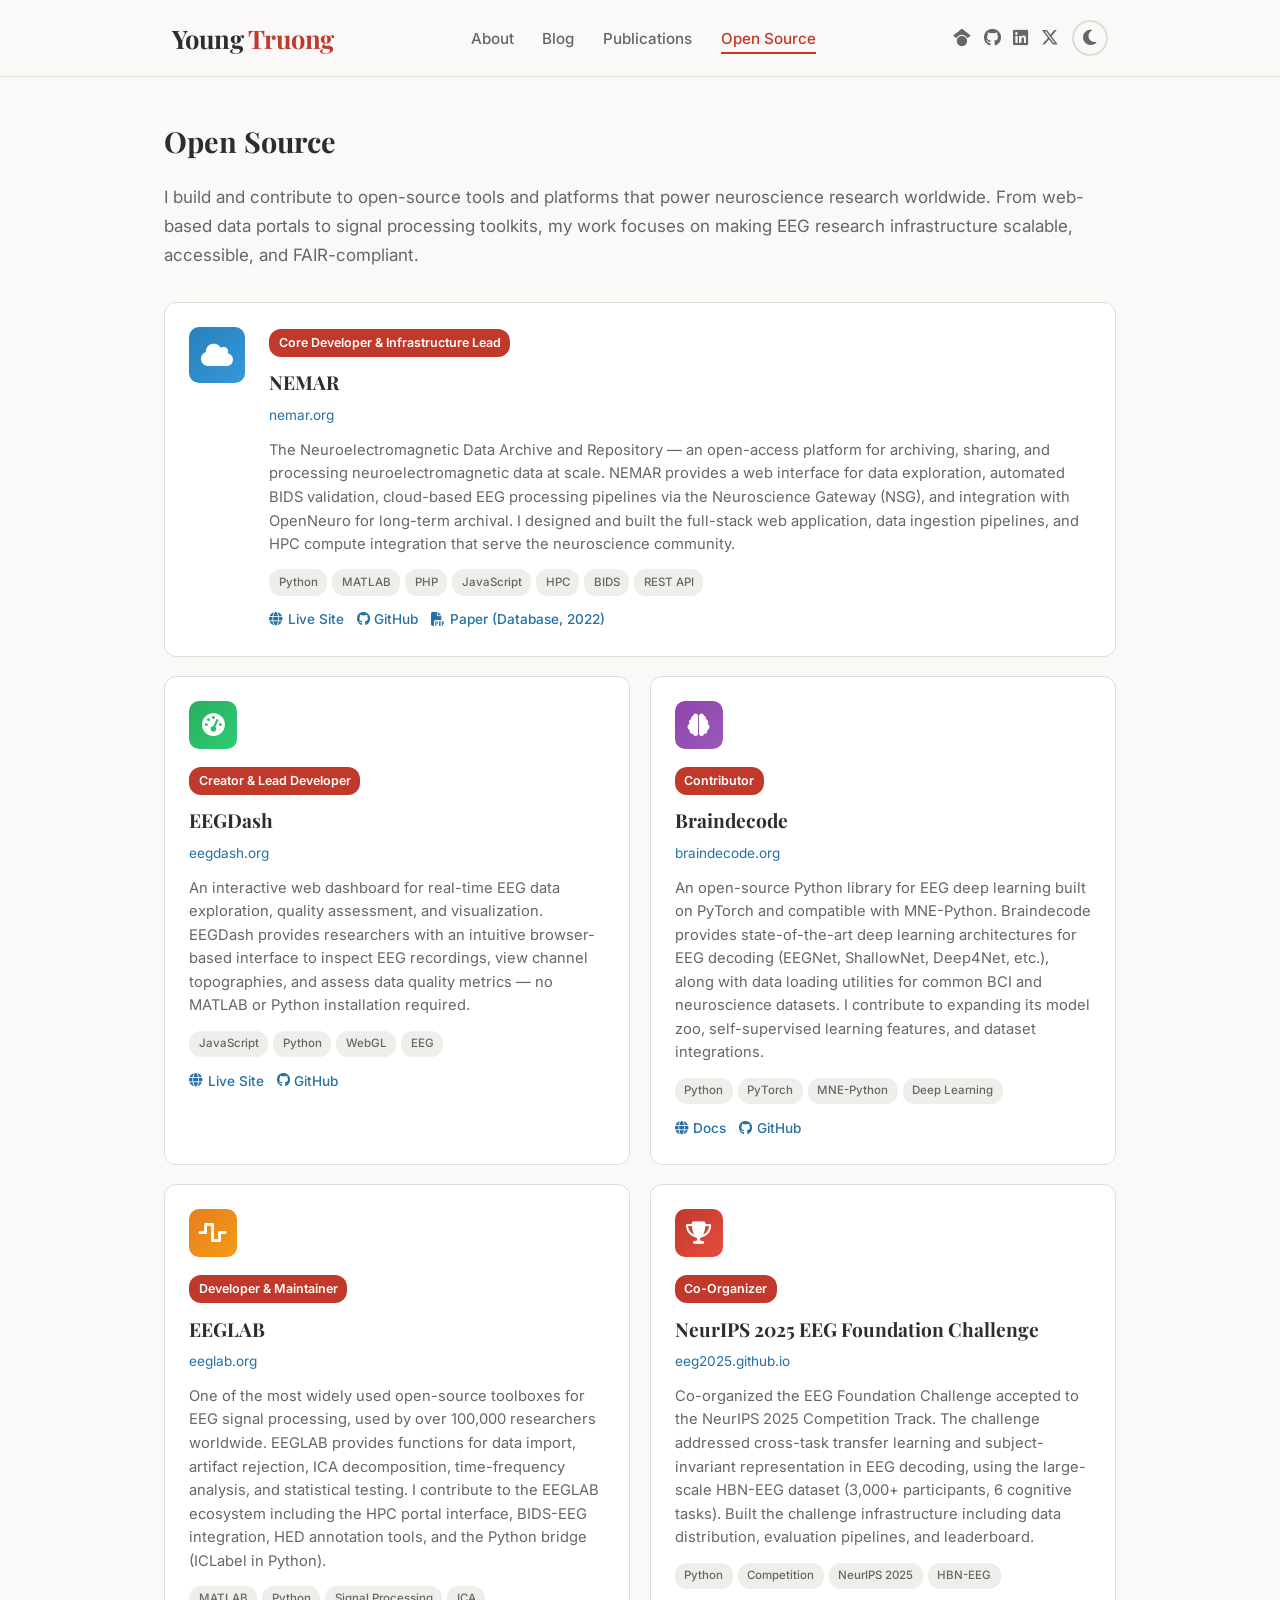
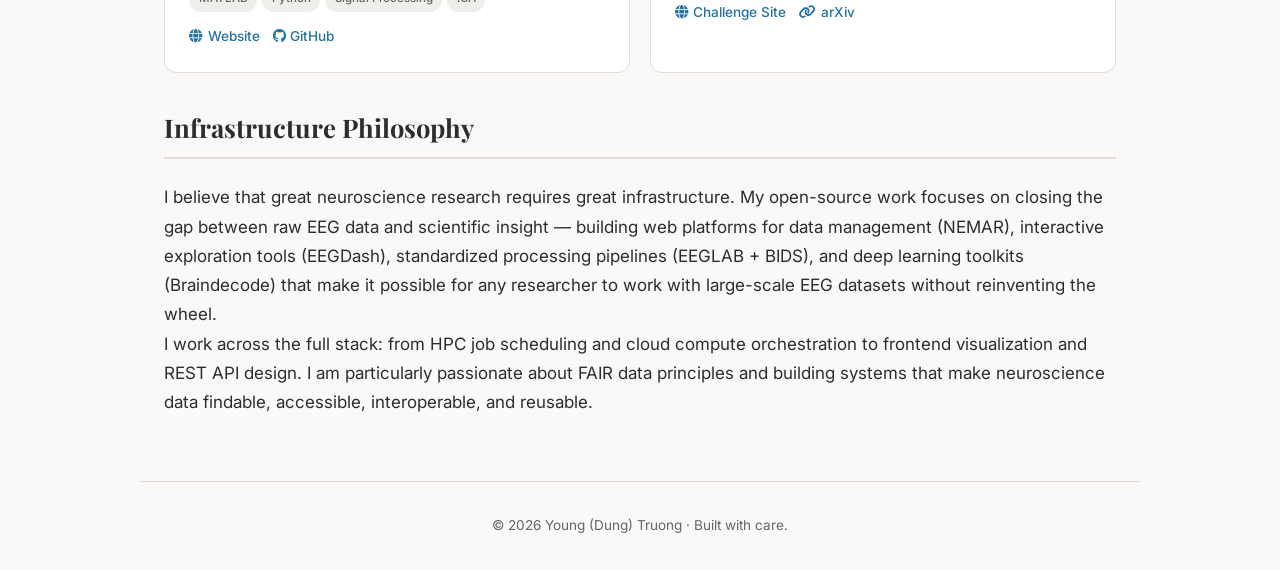
==== opensource.html @ 7819b120 "Initial commit: research portfolio site" ====
<!DOCTYPE html>
<html lang="en">
<head>
  <meta charset="UTF-8">
  <meta name="viewport" content="width=device-width, initial-scale=1.0">
  <title>Open Source | Young (Dung) Truong</title>
  <link rel="preconnect" href="https://fonts.googleapis.com">
  <link href="https://fonts.googleapis.com/css2?family=Inter:wght@400;500;600;700&family=Playfair+Display:wght@600;700&family=Fira+Code:wght@400;500&display=swap" rel="stylesheet">
  <link rel="stylesheet" href="css/style.css">
  <link rel="stylesheet" href="https://cdnjs.cloudflare.com/ajax/libs/font-awesome/6.5.1/css/all.min.css">
</head>
<body>

  <!-- ====== Header ====== -->
  <header class="site-header">
    <div class="header-inner">
      <a href="index.html" class="site-name">Young <span class="accent">Truong</span></a>
      <nav>
        <ul class="nav-links">
          <li><a href="index.html">About</a></li>
          <li><a href="blog.html">Blog</a></li>
          <li><a href="publications.html">Publications</a></li>
          <li><a href="opensource.html" class="active">Open Source</a></li>
        </ul>
      </nav>
      <div class="nav-icons">
        <a href="https://scholar.google.com/citations?user=PssCV58AAAAJ&hl=en" target="_blank" title="Google Scholar"><i class="fa-brands fa-google-scholar"></i></a>
        <a href="https://github.com" target="_blank" title="GitHub"><i class="fa-brands fa-github"></i></a>
        <a href="https://linkedin.com" target="_blank" title="LinkedIn"><i class="fa-brands fa-linkedin"></i></a>
        <a href="https://twitter.com" target="_blank" title="X / Twitter"><i class="fa-brands fa-x-twitter"></i></a>
        <button class="theme-toggle" onclick="toggleTheme()" title="Toggle dark mode">
          <i class="fa-solid fa-moon" id="theme-icon"></i>
        </button>
      </div>
    </div>
  </header>

  <!-- ====== Main ====== -->
  <main class="wide">

    <h1 class="section-title" style="font-size:1.8rem; border-bottom:none; margin-bottom:0.5rem;">Open Source</h1>
    <p style="color:var(--text-muted); margin-bottom:2rem;">
      I build and contribute to open-source tools and platforms that power neuroscience research worldwide.
      From web-based data portals to signal processing toolkits, my work focuses on making EEG research infrastructure
      scalable, accessible, and FAIR-compliant.
    </p>

    <div class="project-grid">

      <!-- ===== NEMAR — Highlight ===== -->
      <div class="project-card highlight">
        <div class="project-icon" style="background: linear-gradient(135deg, #2980b9, #3498db);">
          <i class="fa-solid fa-cloud"></i>
        </div>
        <div class="project-content">
          <span class="project-role">Core Developer &amp; Infrastructure Lead</span>
          <h3><a href="https://nemar.org" target="_blank">NEMAR</a></h3>
          <a href="https://nemar.org" class="project-url" target="_blank">nemar.org</a>
          <p>
            The Neuroelectromagnetic Data Archive and Repository — an open-access platform for archiving, sharing,
            and processing neuroelectromagnetic data at scale. NEMAR provides a web interface for data exploration,
            automated BIDS validation, cloud-based EEG processing pipelines via the Neuroscience Gateway (NSG),
            and integration with OpenNeuro for long-term archival. I designed and built the full-stack web application,
            data ingestion pipelines, and HPC compute integration that serve the neuroscience community.
          </p>
          <div class="project-tech">
            <span class="tag">Python</span>
            <span class="tag">MATLAB</span>
            <span class="tag">PHP</span>
            <span class="tag">JavaScript</span>
            <span class="tag">HPC</span>
            <span class="tag">BIDS</span>
            <span class="tag">REST API</span>
          </div>
          <div class="project-links">
            <a href="https://nemar.org" target="_blank"><i class="fa-solid fa-globe"></i> Live Site</a>
            <a href="#" target="_blank"><i class="fa-brands fa-github"></i> GitHub</a>
            <a href="#" target="_blank"><i class="fa-solid fa-file-pdf"></i> Paper (Database, 2022)</a>
          </div>
        </div>
      </div>

      <!-- ===== EEGDash ===== -->
      <div class="project-card">
        <div class="project-icon" style="background: linear-gradient(135deg, #27ae60, #2ecc71);">
          <i class="fa-solid fa-gauge-high"></i>
        </div>
        <span class="project-role">Creator &amp; Lead Developer</span>
        <h3><a href="https://eegdash.org" target="_blank">EEGDash</a></h3>
        <a href="https://eegdash.org" class="project-url" target="_blank">eegdash.org</a>
        <p>
          An interactive web dashboard for real-time EEG data exploration, quality assessment, and visualization.
          EEGDash provides researchers with an intuitive browser-based interface to inspect EEG recordings,
          view channel topographies, and assess data quality metrics — no MATLAB or Python installation required.
        </p>
        <div class="project-tech">
          <span class="tag">JavaScript</span>
          <span class="tag">Python</span>
          <span class="tag">WebGL</span>
          <span class="tag">EEG</span>
        </div>
        <div class="project-links">
          <a href="https://eegdash.org" target="_blank"><i class="fa-solid fa-globe"></i> Live Site</a>
          <a href="#" target="_blank"><i class="fa-brands fa-github"></i> GitHub</a>
        </div>
      </div>

      <!-- ===== Braindecode ===== -->
      <div class="project-card">
        <div class="project-icon" style="background: linear-gradient(135deg, #8e44ad, #9b59b6);">
          <i class="fa-solid fa-brain"></i>
        </div>
        <span class="project-role">Contributor</span>
        <h3><a href="https://braindecode.org" target="_blank">Braindecode</a></h3>
        <a href="https://braindecode.org" class="project-url" target="_blank">braindecode.org</a>
        <p>
          An open-source Python library for EEG deep learning built on PyTorch and compatible with MNE-Python.
          Braindecode provides state-of-the-art deep learning architectures for EEG decoding (EEGNet, ShallowNet,
          Deep4Net, etc.), along with data loading utilities for common BCI and neuroscience datasets.
          I contribute to expanding its model zoo, self-supervised learning features, and dataset integrations.
        </p>
        <div class="project-tech">
          <span class="tag">Python</span>
          <span class="tag">PyTorch</span>
          <span class="tag">MNE-Python</span>
          <span class="tag">Deep Learning</span>
        </div>
        <div class="project-links">
          <a href="https://braindecode.org" target="_blank"><i class="fa-solid fa-globe"></i> Docs</a>
          <a href="https://github.com/braindecode/braindecode" target="_blank"><i class="fa-brands fa-github"></i> GitHub</a>
        </div>
      </div>

      <!-- ===== EEGLAB ===== -->
      <div class="project-card">
        <div class="project-icon" style="background: linear-gradient(135deg, #e67e22, #f39c12);">
          <i class="fa-solid fa-wave-square"></i>
        </div>
        <span class="project-role">Developer &amp; Maintainer</span>
        <h3><a href="https://eeglab.org" target="_blank">EEGLAB</a></h3>
        <a href="https://eeglab.org" class="project-url" target="_blank">eeglab.org</a>
        <p>
          One of the most widely used open-source toolboxes for EEG signal processing, used by over 100,000 researchers
          worldwide. EEGLAB provides functions for data import, artifact rejection, ICA decomposition, time-frequency analysis,
          and statistical testing. I contribute to the EEGLAB ecosystem including the HPC portal interface, BIDS-EEG integration,
          HED annotation tools, and the Python bridge (ICLabel in Python).
        </p>
        <div class="project-tech">
          <span class="tag">MATLAB</span>
          <span class="tag">Python</span>
          <span class="tag">Signal Processing</span>
          <span class="tag">ICA</span>
        </div>
        <div class="project-links">
          <a href="https://eeglab.org" target="_blank"><i class="fa-solid fa-globe"></i> Website</a>
          <a href="https://github.com/sccn/eeglab" target="_blank"><i class="fa-brands fa-github"></i> GitHub</a>
        </div>
      </div>

      <!-- ===== NeurIPS Challenge ===== -->
      <div class="project-card">
        <div class="project-icon" style="background: linear-gradient(135deg, #c0392b, #e74c3c);">
          <i class="fa-solid fa-trophy"></i>
        </div>
        <span class="project-role">Co-Organizer</span>
        <h3><a href="https://eeg2025.github.io/" target="_blank">NeurIPS 2025 EEG Foundation Challenge</a></h3>
        <a href="https://eeg2025.github.io/" class="project-url" target="_blank">eeg2025.github.io</a>
        <p>
          Co-organized the EEG Foundation Challenge accepted to the NeurIPS 2025 Competition Track.
          The challenge addressed cross-task transfer learning and subject-invariant representation
          in EEG decoding, using the large-scale HBN-EEG dataset (3,000+ participants, 6 cognitive tasks).
          Built the challenge infrastructure including data distribution, evaluation pipelines, and leaderboard.
        </p>
        <div class="project-tech">
          <span class="tag">Python</span>
          <span class="tag">Competition</span>
          <span class="tag">NeurIPS 2025</span>
          <span class="tag">HBN-EEG</span>
        </div>
        <div class="project-links">
          <a href="https://eeg2025.github.io/" target="_blank"><i class="fa-solid fa-globe"></i> Challenge Site</a>
          <a href="https://arxiv.org/abs/2506.19141" target="_blank"><i class="fa-solid fa-link"></i> arXiv</a>
        </div>
      </div>

    </div>

    <!-- Infrastructure Philosophy -->
    <section class="mt-2">
      <h2 class="section-title">Infrastructure Philosophy</h2>
      <p>
        I believe that great neuroscience research requires great infrastructure. My open-source work focuses
        on closing the gap between raw EEG data and scientific insight — building web platforms for data
        management (NEMAR), interactive exploration tools (EEGDash), standardized processing pipelines (EEGLAB + BIDS),
        and deep learning toolkits (Braindecode) that make it possible for any researcher to work with
        large-scale EEG datasets without reinventing the wheel.
      </p>
      <p>
        I work across the full stack: from HPC job scheduling and cloud compute orchestration to frontend
        visualization and REST API design. I am particularly passionate about FAIR data principles and
        building systems that make neuroscience data findable, accessible, interoperable, and reusable.
      </p>
    </section>

  </main>

  <footer class="site-footer">
    <p>&copy; 2026 Young (Dung) Truong &middot; Built with care.</p>
  </footer>

  <script src="js/main.js"></script>
</body>
</html>
---- css/style.css ----
/* ========================================
   Research Portfolio — Base Styles
   Inspired by sebastianraschka.com & mehai.dev
   ======================================== */

/* ---------- Reset & Variables ---------- */
*,
*::before,
*::after {
  margin: 0;
  padding: 0;
  box-sizing: border-box;
}

:root {
  /* palette */
  --bg:        #faf9f7;
  --bg-card:   #ffffff;
  --text:      #2d2d2d;
  --text-muted: #666;
  --accent:    #c0392b;
  --accent-hover: #a93226;
  --link:      #2471a3;
  --link-hover:#1a5276;
  --border:    #e0ddd8;
  --tag-bg:    #f0eeeb;
  --code-bg:   #f5f3f0;

  /* dark mode */
  --dm-bg:        #1a1a2e;
  --dm-bg-card:   #222240;
  --dm-text:      #e0e0e0;
  --dm-text-muted:#999;
  --dm-accent:    #e74c3c;
  --dm-link:      #5dade2;
  --dm-border:    #333355;
  --dm-tag-bg:    #2a2a4a;
  --dm-code-bg:   #252545;

  /* layout */
  --content-width: 740px;
  --page-width:    1000px;

  /* type */
  --font-body:  'Inter', -apple-system, BlinkMacSystemFont, 'Segoe UI', sans-serif;
  --font-heading: 'Playfair Display', Georgia, 'Times New Roman', serif;
  --font-mono: 'Fira Code', 'JetBrains Mono', 'Consolas', monospace;
}

/* ---------- Dark Mode ---------- */
body.dark {
  --bg:        var(--dm-bg);
  --bg-card:   var(--dm-bg-card);
  --text:      var(--dm-text);
  --text-muted:var(--dm-text-muted);
  --accent:    var(--dm-accent);
  --accent-hover: #c0392b;
  --link:      var(--dm-link);
  --link-hover:#85c1e9;
  --border:    var(--dm-border);
  --tag-bg:    var(--dm-tag-bg);
  --code-bg:   var(--dm-code-bg);
}

/* ---------- Base ---------- */
html {
  scroll-behavior: smooth;
}

body {
  font-family: var(--font-body);
  font-size: 17px;
  line-height: 1.72;
  color: var(--text);
  background: var(--bg);
  transition: background 0.3s ease, color 0.3s ease;
  -webkit-font-smoothing: antialiased;
}

a {
  color: var(--link);
  text-decoration: none;
  transition: color 0.2s;
}
a:hover { color: var(--link-hover); }

img { max-width: 100%; height: auto; }

::selection {
  background: var(--accent);
  color: #fff;
}

/* ---------- Header / Nav ---------- */
.site-header {
  position: sticky;
  top: 0;
  z-index: 100;
  background: var(--bg);
  border-bottom: 1px solid var(--border);
  transition: background 0.3s;
}

.header-inner {
  max-width: var(--page-width);
  margin: 0 auto;
  padding: 1rem 2rem;
  display: flex;
  align-items: center;
  justify-content: space-between;
}

.site-name {
  font-family: var(--font-heading);
  font-size: 1.6rem;
  font-weight: 700;
  color: var(--text);
  text-decoration: none;
  letter-spacing: -0.02em;
}
.site-name .accent { color: var(--accent); }

.nav-links {
  display: flex;
  align-items: center;
  gap: 1.8rem;
  list-style: none;
}

.nav-links a {
  color: var(--text-muted);
  font-size: 0.95rem;
  font-weight: 500;
  text-decoration: none;
  padding: 0.3rem 0;
  border-bottom: 2px solid transparent;
  transition: color 0.2s, border-color 0.2s;
}
.nav-links a:hover,
.nav-links a.active {
  color: var(--accent);
  border-bottom-color: var(--accent);
}

.nav-icons {
  display: flex;
  align-items: center;
  gap: 0.8rem;
}
.nav-icons a {
  color: var(--text-muted);
  font-size: 1.1rem;
  transition: color 0.2s;
}
.nav-icons a:hover { color: var(--accent); }

.theme-toggle {
  background: none;
  border: 2px solid var(--border);
  border-radius: 50%;
  width: 36px;
  height: 36px;
  cursor: pointer;
  display: flex;
  align-items: center;
  justify-content: center;
  font-size: 1.1rem;
  color: var(--text-muted);
  transition: border-color 0.2s, color 0.2s;
}
.theme-toggle:hover {
  border-color: var(--accent);
  color: var(--accent);
}

/* ---------- Main Content ---------- */
main {
  max-width: var(--content-width);
  margin: 0 auto;
  padding: 2.5rem 1.5rem 4rem;
}

main.wide {
  max-width: var(--page-width);
}

/* ---------- About / Bio Page ---------- */
.about-hero {
  display: flex;
  gap: 2.5rem;
  align-items: flex-start;
  margin-bottom: 2.5rem;
}

.about-photo {
  width: 180px;
  height: 180px;
  border-radius: 50%;
  object-fit: cover;
  border: 3px solid var(--border);
  flex-shrink: 0;
}

.about-intro h1 {
  font-family: var(--font-heading);
  font-size: 2.2rem;
  font-weight: 700;
  margin-bottom: 0.3rem;
  color: var(--text);
}

.about-intro .subtitle {
  color: var(--text-muted);
  font-size: 1.05rem;
  margin-bottom: 1rem;
}

.about-intro p {
  margin-bottom: 1rem;
}

.about-links {
  display: flex;
  gap: 0.6rem;
  margin-top: 1rem;
  flex-wrap: wrap;
}

.btn {
  display: inline-flex;
  align-items: center;
  gap: 0.4rem;
  padding: 0.5rem 1rem;
  border-radius: 6px;
  font-size: 0.88rem;
  font-weight: 500;
  transition: all 0.2s;
  border: 1.5px solid var(--border);
  color: var(--text);
  background: var(--bg-card);
}
.btn:hover {
  border-color: var(--accent);
  color: var(--accent);
}
.btn-primary {
  background: var(--accent);
  color: #fff;
  border-color: var(--accent);
}
.btn-primary:hover {
  background: var(--accent-hover);
  color: #fff;
}

/* ---------- Section Headings ---------- */
.section-title {
  font-family: var(--font-heading);
  font-size: 1.6rem;
  font-weight: 700;
  margin-bottom: 1.5rem;
  padding-bottom: 0.5rem;
  border-bottom: 2px solid var(--border);
  color: var(--text);
}

/* ---------- News / Updates ---------- */
.news-list {
  list-style: none;
  margin-bottom: 2rem;
}

.news-list li {
  padding: 0.6rem 0;
  border-bottom: 1px solid var(--border);
  font-size: 0.95rem;
}

.news-date {
  color: var(--text-muted);
  font-size: 0.85rem;
  font-weight: 500;
  min-width: 100px;
  display: inline-block;
}

/* ---------- Blog List ---------- */
.blog-list {
  list-style: none;
}

.blog-card {
  padding: 1.5rem 0;
  border-bottom: 1px solid var(--border);
}

.blog-card:first-child {
  padding-top: 0;
}

.blog-card h2 {
  font-family: var(--font-heading);
  font-size: 1.35rem;
  margin-bottom: 0.4rem;
}
.blog-card h2 a {
  color: var(--text);
}
.blog-card h2 a:hover {
  color: var(--accent);
}

.blog-meta {
  font-size: 0.85rem;
  color: var(--text-muted);
  margin-bottom: 0.6rem;
  display: flex;
  align-items: center;
  gap: 1rem;
}

.blog-card .excerpt {
  font-size: 0.95rem;
  color: var(--text-muted);
  line-height: 1.6;
}

.blog-tags {
  display: flex;
  gap: 0.4rem;
  flex-wrap: wrap;
  margin-top: 0.6rem;
}

/* ---------- Blog Post ---------- */
.post-header {
  margin-bottom: 2rem;
}

.post-header h1 {
  font-family: var(--font-heading);
  font-size: 2rem;
  font-weight: 700;
  line-height: 1.3;
  margin-bottom: 0.6rem;
}

.post-meta {
  font-size: 0.9rem;
  color: var(--text-muted);
  margin-bottom: 1rem;
}

.post-body h2 {
  font-family: var(--font-heading);
  font-size: 1.45rem;
  font-weight: 700;
  margin-top: 2.2rem;
  margin-bottom: 0.8rem;
  color: var(--text);
}

.post-body h3 {
  font-size: 1.15rem;
  font-weight: 600;
  margin-top: 1.8rem;
  margin-bottom: 0.6rem;
}

.post-body p {
  margin-bottom: 1.2rem;
}

.post-body ul, .post-body ol {
  margin-bottom: 1.2rem;
  padding-left: 1.5rem;
}

.post-body li {
  margin-bottom: 0.4rem;
}

.post-body img {
  border-radius: 6px;
  margin: 1.5rem 0;
  border: 1px solid var(--border);
}

.post-body blockquote {
  border-left: 3px solid var(--accent);
  padding: 0.8rem 1.2rem;
  margin: 1.5rem 0;
  background: var(--tag-bg);
  border-radius: 0 6px 6px 0;
  color: var(--text-muted);
  font-style: italic;
}

/* Code */
.post-body code {
  font-family: var(--font-mono);
  font-size: 0.88em;
  background: var(--code-bg);
  padding: 0.15em 0.4em;
  border-radius: 4px;
}

.post-body pre {
  background: var(--code-bg);
  border: 1px solid var(--border);
  border-radius: 8px;
  padding: 1.2rem 1.4rem;
  overflow-x: auto;
  margin: 1.5rem 0;
  line-height: 1.5;
}

.post-body pre code {
  background: none;
  padding: 0;
  font-size: 0.9rem;
}

/* Math placeholder styling */
.math-block {
  background: var(--code-bg);
  border: 1px solid var(--border);
  border-radius: 8px;
  padding: 1rem 1.4rem;
  margin: 1.5rem 0;
  text-align: center;
  font-family: var(--font-mono);
  font-size: 0.95rem;
  overflow-x: auto;
}

/* Table of Contents */
.toc {
  background: var(--tag-bg);
  border: 1px solid var(--border);
  border-radius: 8px;
  padding: 1.2rem 1.5rem;
  margin-bottom: 2rem;
}

.toc-title {
  font-weight: 600;
  font-size: 0.95rem;
  margin-bottom: 0.6rem;
  color: var(--text);
}

.toc ul {
  list-style: none;
  padding-left: 0;
}

.toc li {
  margin-bottom: 0.3rem;
  font-size: 0.9rem;
}

.toc li a {
  color: var(--text-muted);
}
.toc li a:hover { color: var(--accent); }

.toc ul ul {
  padding-left: 1.2rem;
}

/* ---------- Publications Page ---------- */
.pub-filters {
  display: flex;
  align-items: center;
  gap: 0.5rem;
  flex-wrap: wrap;
  margin-bottom: 1.8rem;
}

.pub-filters .label {
  font-weight: 600;
  font-size: 0.9rem;
  color: var(--text-muted);
  margin-right: 0.3rem;
}

.filter-tag {
  display: inline-block;
  padding: 0.3rem 0.8rem;
  border-radius: 20px;
  font-size: 0.82rem;
  font-weight: 500;
  border: 1.5px solid var(--border);
  background: var(--bg-card);
  color: var(--text-muted);
  cursor: pointer;
  transition: all 0.2s;
}
.filter-tag:hover,
.filter-tag.active {
  border-color: var(--accent);
  color: var(--accent);
  background: var(--bg-card);
}

.filter-tag[data-color="green"]  { border-color: #27ae60; color: #27ae60; }
.filter-tag[data-color="blue"]   { border-color: #2980b9; color: #2980b9; }
.filter-tag[data-color="orange"] { border-color: #e67e22; color: #e67e22; }
.filter-tag[data-color="purple"] { border-color: #8e44ad; color: #8e44ad; }
.filter-tag[data-color="teal"]   { border-color: #16a085; color: #16a085; }

.pub-year-group {
  margin-bottom: 2rem;
}

.pub-year {
  font-family: var(--font-heading);
  font-size: 1.3rem;
  font-weight: 700;
  color: var(--text-muted);
  margin-bottom: 1rem;
}

.pub-card {
  display: flex;
  gap: 1.2rem;
  padding: 1.2rem;
  margin-bottom: 1rem;
  background: var(--bg-card);
  border: 1px solid var(--border);
  border-radius: 10px;
  transition: box-shadow 0.2s, border-color 0.2s;
}

.pub-card:hover {
  box-shadow: 0 2px 12px rgba(0,0,0,0.06);
  border-color: var(--accent);
}

.pub-thumb {
  width: 120px;
  height: 90px;
  object-fit: cover;
  border-radius: 6px;
  flex-shrink: 0;
  background: var(--tag-bg);
  border: 1px solid var(--border);
}

.pub-info {
  flex: 1;
  min-width: 0;
}

.pub-title {
  font-weight: 600;
  font-size: 1rem;
  margin-bottom: 0.3rem;
  color: var(--text);
  line-height: 1.4;
}

.pub-tags {
  display: flex;
  gap: 0.3rem;
  margin-bottom: 0.3rem;
  flex-wrap: wrap;
}

.pub-tag {
  font-size: 0.72rem;
  padding: 0.15rem 0.55rem;
  border-radius: 12px;
  background: var(--tag-bg);
  color: var(--text-muted);
  font-weight: 500;
}

.pub-authors {
  font-size: 0.88rem;
  color: var(--text-muted);
  margin-bottom: 0.2rem;
  line-height: 1.5;
}
.pub-authors .self {
  font-weight: 700;
  color: var(--text);
}

.pub-venue {
  font-size: 0.85rem;
  color: var(--text-muted);
  font-style: italic;
  margin-bottom: 0.5rem;
}

.pub-links {
  display: flex;
  gap: 0.8rem;
  flex-wrap: wrap;
}

.pub-link {
  font-size: 0.82rem;
  font-weight: 500;
  color: var(--link);
  display: inline-flex;
  align-items: center;
  gap: 0.25rem;
}
.pub-link:hover { color: var(--accent); }

/* ---------- Open Source Project Cards ---------- */
.project-grid {
  display: grid;
  grid-template-columns: repeat(2, 1fr);
  gap: 1.2rem;
  margin-bottom: 2rem;
}

.project-card {
  background: var(--bg-card);
  border: 1px solid var(--border);
  border-radius: 12px;
  padding: 1.5rem;
  transition: box-shadow 0.2s, border-color 0.2s, transform 0.2s;
}

.project-card:hover {
  box-shadow: 0 4px 16px rgba(0,0,0,0.08);
  border-color: var(--accent);
  transform: translateY(-2px);
}

.project-card .project-icon {
  width: 48px;
  height: 48px;
  border-radius: 10px;
  display: flex;
  align-items: center;
  justify-content: center;
  font-size: 1.4rem;
  color: #fff;
  margin-bottom: 1rem;
  flex-shrink: 0;
}

.project-card h3 {
  font-family: var(--font-heading);
  font-size: 1.2rem;
  font-weight: 700;
  margin-bottom: 0.3rem;
  color: var(--text);
}

.project-card h3 a {
  color: var(--text);
}
.project-card h3 a:hover {
  color: var(--accent);
}

.project-card .project-url {
  font-size: 0.85rem;
  color: var(--link);
  margin-bottom: 0.7rem;
  display: block;
}

.project-card p {
  font-size: 0.92rem;
  color: var(--text-muted);
  line-height: 1.6;
  margin-bottom: 0.8rem;
}

.project-card .project-role {
  display: inline-block;
  font-size: 0.78rem;
  font-weight: 600;
  padding: 0.2rem 0.6rem;
  border-radius: 12px;
  background: var(--accent);
  color: #fff;
  margin-bottom: 0.6rem;
}

.project-card .project-tech {
  display: flex;
  gap: 0.3rem;
  flex-wrap: wrap;
  margin-top: 0.4rem;
}

.project-card .project-tech .tag {
  font-size: 0.72rem;
}

.project-card .project-links {
  display: flex;
  gap: 0.8rem;
  margin-top: 0.8rem;
  flex-wrap: wrap;
}

.project-card .project-links a {
  font-size: 0.85rem;
  font-weight: 500;
  color: var(--link);
  display: inline-flex;
  align-items: center;
  gap: 0.3rem;
}
.project-card .project-links a:hover { color: var(--accent); }

/* Highlight card — full width */
.project-card.highlight {
  grid-column: 1 / -1;
  display: flex;
  gap: 1.5rem;
  align-items: flex-start;
}

.project-card.highlight .project-icon {
  width: 56px;
  height: 56px;
  font-size: 1.6rem;
  margin-bottom: 0;
}

.project-card.highlight .project-content {
  flex: 1;
  min-width: 0;
}

@media (max-width: 768px) {
  .project-grid {
    grid-template-columns: 1fr;
  }
  .project-card.highlight {
    flex-direction: column;
  }
}

/* ---------- Tags (shared) ---------- */
.tag {
  display: inline-block;
  padding: 0.2rem 0.6rem;
  border-radius: 12px;
  font-size: 0.78rem;
  font-weight: 500;
  background: var(--tag-bg);
  color: var(--text-muted);
}

/* ---------- Footer ---------- */
.site-footer {
  border-top: 1px solid var(--border);
  padding: 2rem 1.5rem;
  text-align: center;
  font-size: 0.85rem;
  color: var(--text-muted);
  max-width: var(--page-width);
  margin: 0 auto;
}

.site-footer a { color: var(--text-muted); }
.site-footer a:hover { color: var(--accent); }

/* ---------- Responsive ---------- */
@media (max-width: 768px) {
  .header-inner {
    flex-wrap: wrap;
    gap: 0.8rem;
    padding: 0.8rem 1rem;
  }

  .nav-links { gap: 1rem; }

  .about-hero {
    flex-direction: column;
    align-items: center;
    text-align: center;
  }

  .about-photo {
    width: 140px;
    height: 140px;
  }

  .about-links { justify-content: center; }

  .pub-card {
    flex-direction: column;
  }

  .pub-thumb {
    width: 100%;
    height: 160px;
  }

  main {
    padding: 1.5rem 1rem 3rem;
  }
}

/* ---------- Utility ---------- */
.sr-only {
  position: absolute;
  width: 1px;
  height: 1px;
  overflow: hidden;
  clip: rect(0,0,0,0);
}

.mb-0 { margin-bottom: 0; }
.mt-2 { margin-top: 2rem; }
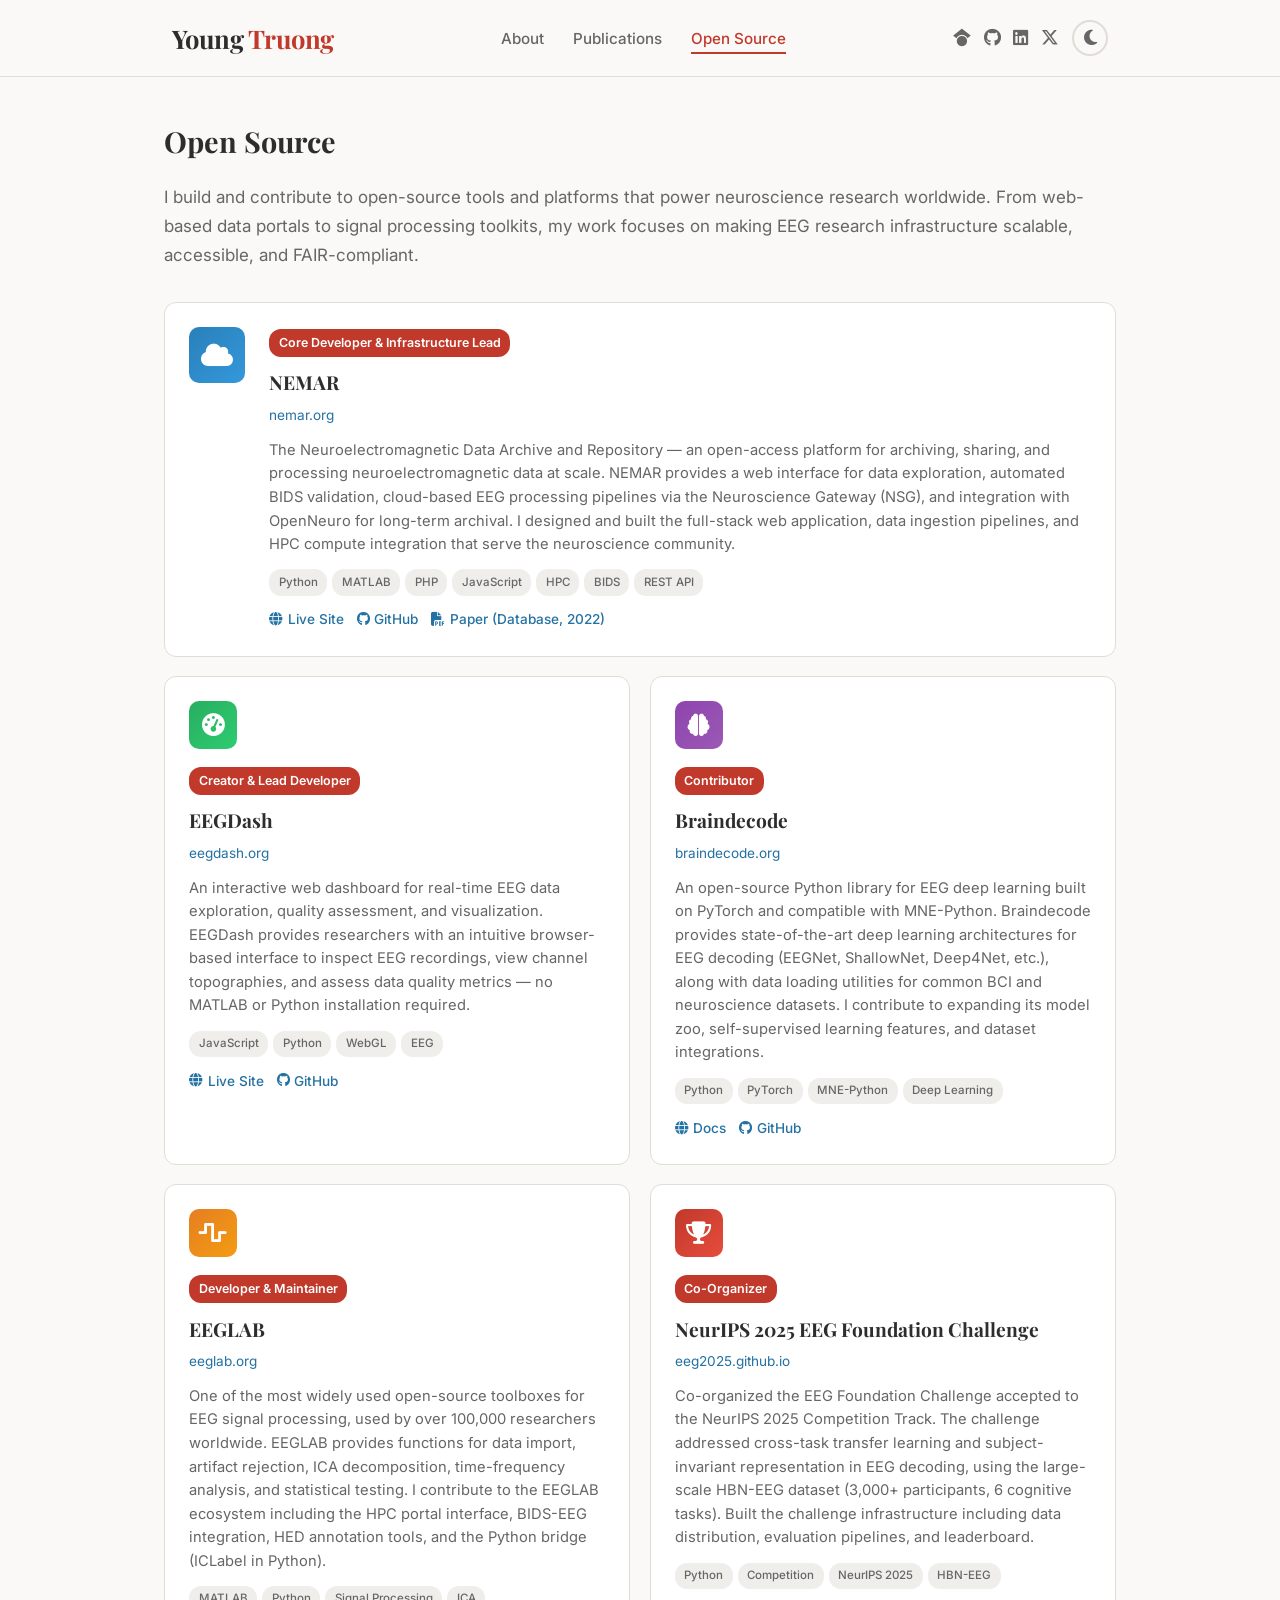
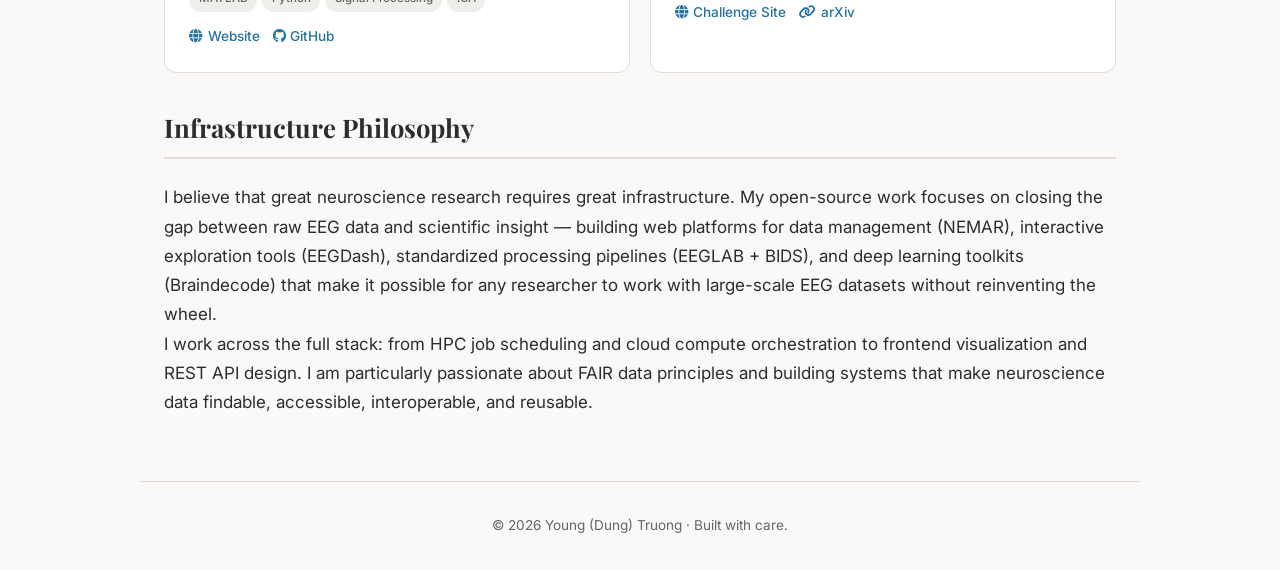
==== commit 962fcff5: "hide blog tab from navigation Co-Authored-By: Claude Opus 4.6 (1M context) <noreply@anthropic.com>" ====
--- a/opensource.html
+++ b/opensource.html
@@ -18,7 +18,7 @@
       <nav>
         <ul class="nav-links">
           <li><a href="index.html">About</a></li>
-          <li><a href="blog.html">Blog</a></li>
+          <!-- <li><a href="blog.html">Blog</a></li> -->
           <li><a href="publications.html">Publications</a></li>
           <li><a href="opensource.html" class="active">Open Source</a></li>
         </ul>
--- a/css/style.css
+++ b/css/style.css
@@ -816,3 +816,118 @@
 
 .mb-0 { margin-bottom: 0; }
 .mt-2 { margin-top: 2rem; }
+
+/* ---------- Cite Modal ---------- */
+.cite-overlay {
+  position: fixed;
+  inset: 0;
+  background: rgba(0,0,0,0.5);
+  z-index: 1000;
+  display: none;
+  align-items: center;
+  justify-content: center;
+  backdrop-filter: blur(2px);
+}
+.cite-overlay.active {
+  display: flex;
+}
+
+.cite-modal {
+  background: var(--bg-card);
+  border: 1px solid var(--border);
+  border-radius: 12px;
+  padding: 1.8rem;
+  max-width: 640px;
+  width: 90%;
+  max-height: 80vh;
+  overflow-y: auto;
+  box-shadow: 0 8px 32px rgba(0,0,0,0.15);
+  position: relative;
+}
+
+.cite-modal-header {
+  display: flex;
+  justify-content: space-between;
+  align-items: center;
+  margin-bottom: 1rem;
+}
+
+.cite-modal-header h3 {
+  font-family: var(--font-heading);
+  font-size: 1.15rem;
+  font-weight: 700;
+  color: var(--text);
+}
+
+.cite-close {
+  background: none;
+  border: none;
+  font-size: 1.3rem;
+  color: var(--text-muted);
+  cursor: pointer;
+  padding: 0.3rem;
+  line-height: 1;
+  border-radius: 4px;
+  transition: color 0.2s;
+}
+.cite-close:hover { color: var(--accent); }
+
+.cite-tabs {
+  display: flex;
+  gap: 0.5rem;
+  margin-bottom: 1rem;
+  border-bottom: 1px solid var(--border);
+  padding-bottom: 0.5rem;
+}
+
+.cite-tab {
+  background: none;
+  border: 1.5px solid var(--border);
+  border-radius: 6px;
+  padding: 0.35rem 0.8rem;
+  font-size: 0.85rem;
+  font-weight: 500;
+  cursor: pointer;
+  color: var(--text-muted);
+  transition: all 0.2s;
+}
+.cite-tab.active {
+  border-color: var(--accent);
+  color: var(--accent);
+  background: var(--tag-bg);
+}
+
+.cite-content {
+  background: var(--code-bg);
+  border: 1px solid var(--border);
+  border-radius: 8px;
+  padding: 1rem 1.2rem;
+  font-family: var(--font-mono);
+  font-size: 0.82rem;
+  line-height: 1.6;
+  white-space: pre-wrap;
+  word-break: break-word;
+  color: var(--text);
+  max-height: 300px;
+  overflow-y: auto;
+}
+
+.cite-copy-btn {
+  display: inline-flex;
+  align-items: center;
+  gap: 0.4rem;
+  margin-top: 0.8rem;
+  padding: 0.5rem 1rem;
+  background: var(--accent);
+  color: #fff;
+  border: none;
+  border-radius: 6px;
+  font-size: 0.85rem;
+  font-weight: 500;
+  cursor: pointer;
+  transition: background 0.2s;
+}
+.cite-copy-btn:hover { background: var(--accent-hover); }
+.cite-copy-btn.copied {
+  background: #27ae60;
+}
